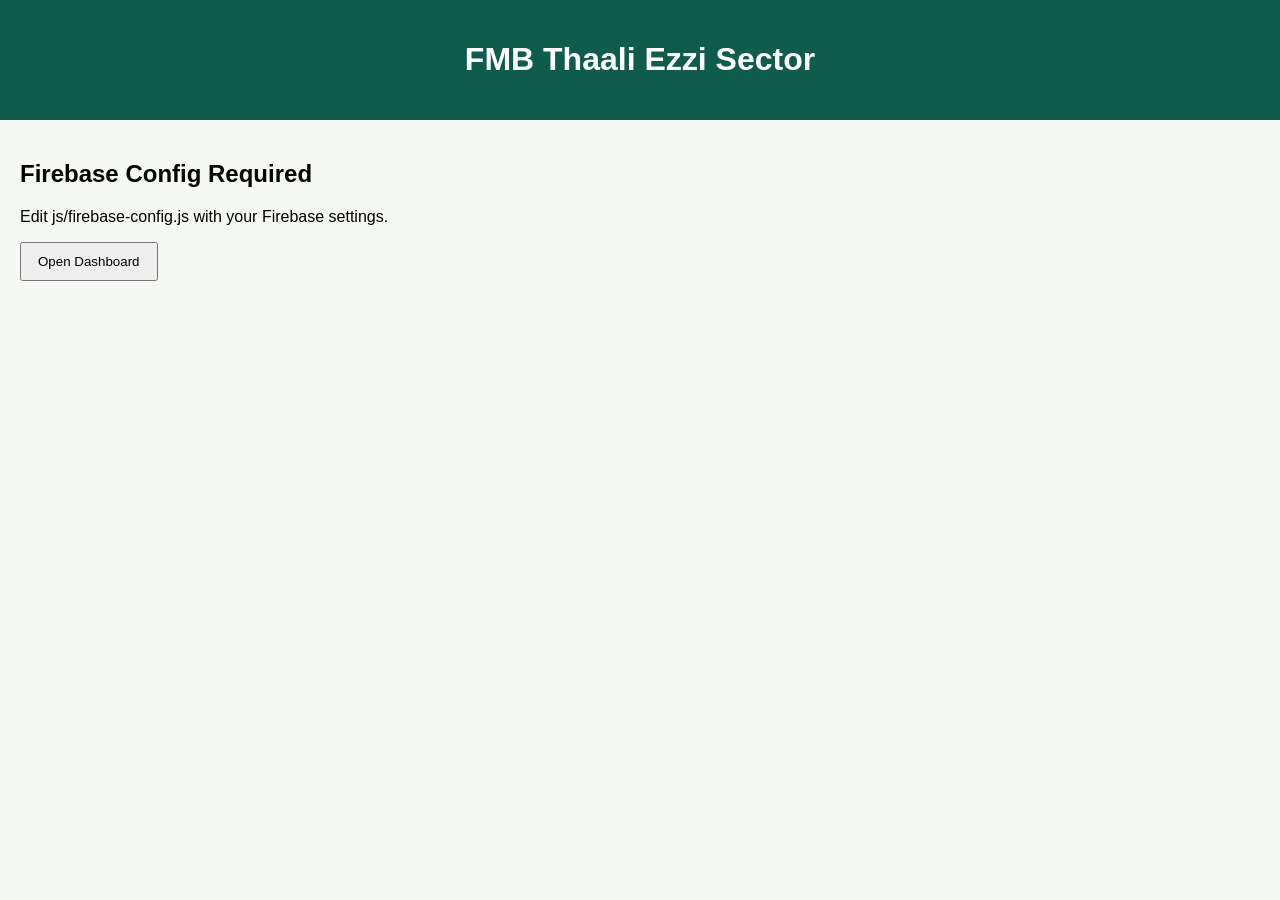
==== index.html @ a5ee1495 "first commit" ====
<!DOCTYPE html>
<html><head><meta charset="UTF-8"><title>FMB Thaali Ezzi</title>
<link rel="stylesheet" href="css/style.css"></head>
<body>
<div class="header"><h1>FMB Thaali Ezzi Sector</h1></div>
<div class="container">
<h2>Firebase Config Required</h2>
<p>Edit js/firebase-config.js with your Firebase settings.</p>
<button onclick="location.href='dashboard.html'">Open Dashboard</button>
</div>
</body></html>
---- css/style.css ----
body{font-family:Arial,sans-serif;background:#f6f8f4;margin:0}
.header{background:#0f5c4d;color:white;padding:20px;text-align:center}
.container{padding:20px}
button{padding:10px 16px}
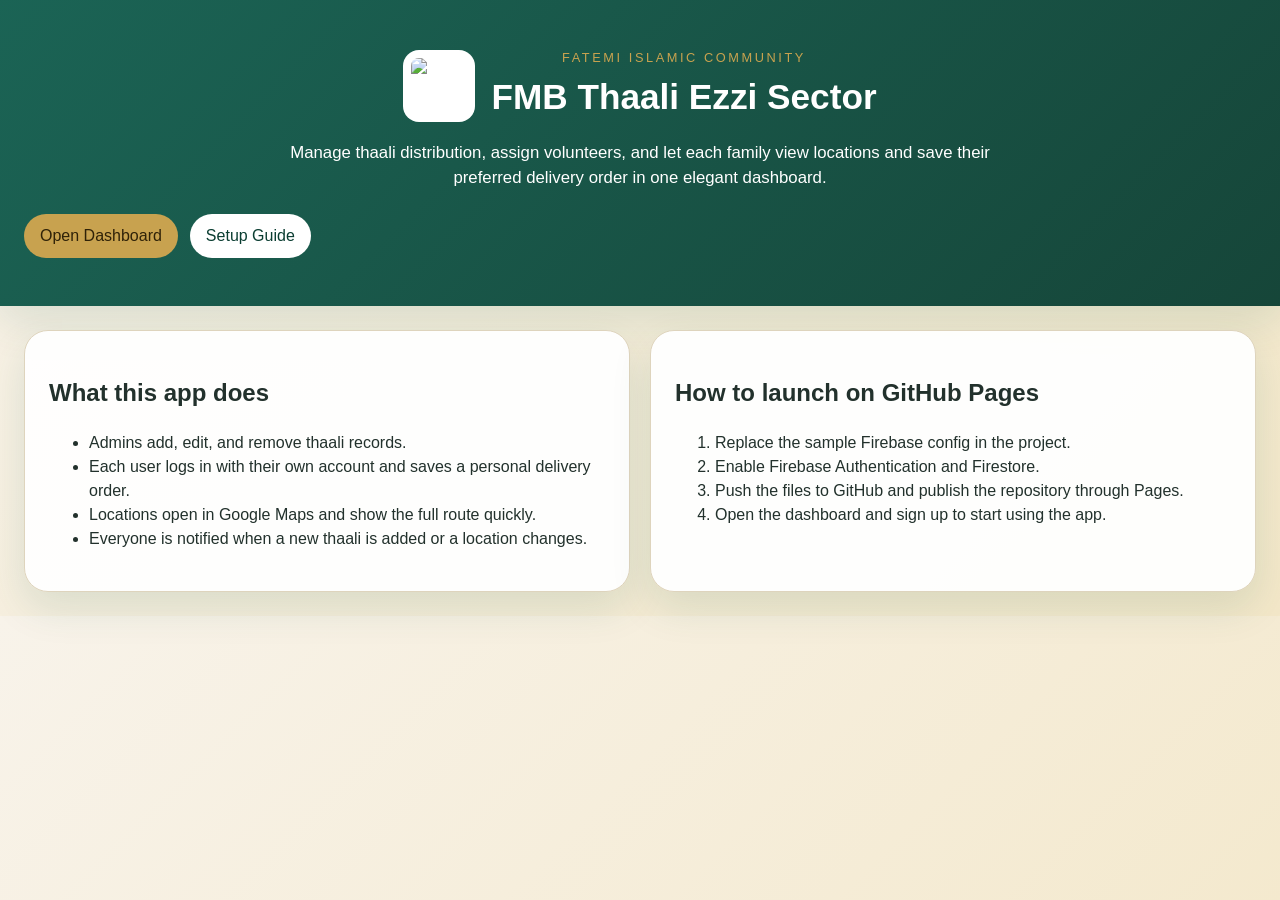
==== commit 9a126441: "Enhance README and HTML files; add app.js for Firebase integration and user management" ====
--- a/index.html
+++ b/index.html
@@ -1,11 +1,48 @@
 <!DOCTYPE html>
-<html><head><meta charset="UTF-8"><title>FMB Thaali Ezzi</title>
-<link rel="stylesheet" href="css/style.css"></head>
-<body>
-<div class="header"><h1>FMB Thaali Ezzi Sector</h1></div>
-<div class="container">
-<h2>Firebase Config Required</h2>
-<p>Edit js/firebase-config.js with your Firebase settings.</p>
-<button onclick="location.href='dashboard.html'">Open Dashboard</button>
-</div>
-</body></html>+<html lang="en">
+  <head>
+    <meta charset="UTF-8" />
+    <meta name="viewport" content="width=device-width, initial-scale=1.0" />
+    <title>FMB Thaali Ezzi Sector</title>
+    <link rel="stylesheet" href="css/style.css" />
+  </head>
+  <body class="landing-page">
+    <header class="hero">
+      <div class="hero__brand">
+        <img src="https://fmb.houstonjamaat.com/admin/images/logo.png" alt="FMB logo" />
+        <div>
+          <p class="eyebrow">Fatemi Islamic Community</p>
+          <h1>FMB Thaali Ezzi Sector</h1>
+        </div>
+      </div>
+      <p class="hero__text">
+        Manage thaali distribution, assign volunteers, and let each family view locations and save their preferred delivery order in one elegant dashboard.
+      </p>
+      <div class="hero__actions">
+        <a class="btn btn--primary" href="dashboard.html">Open Dashboard</a>
+        <a class="btn btn--secondary" href="README.txt">Setup Guide</a>
+      </div>
+    </header>
+
+    <main class="landing-grid">
+      <section class="card">
+        <h2>What this app does</h2>
+        <ul>
+          <li>Admins add, edit, and remove thaali records.</li>
+          <li>Each user logs in with their own account and saves a personal delivery order.</li>
+          <li>Locations open in Google Maps and show the full route quickly.</li>
+          <li>Everyone is notified when a new thaali is added or a location changes.</li>
+        </ul>
+      </section>
+      <section class="card">
+        <h2>How to launch on GitHub Pages</h2>
+        <ol>
+          <li>Replace the sample Firebase config in the project.</li>
+          <li>Enable Firebase Authentication and Firestore.</li>
+          <li>Push the files to GitHub and publish the repository through Pages.</li>
+          <li>Open the dashboard and sign up to start using the app.</li>
+        </ol>
+      </section>
+    </main>
+  </body>
+</html>
--- a/css/style.css
+++ b/css/style.css
@@ -1,5 +1,142 @@
 
-body{font-family:Arial,sans-serif;background:#f6f8f4;margin:0}
-.header{background:#0f5c4d;color:white;padding:20px;text-align:center}
-.container{padding:20px}
-button{padding:10px 16px}
+:root {
+  --green: #0f5c4d;
+  --green-dark: #0a3d31;
+  --gold: #c8a24f;
+  --cream: #f8f3ea;
+  --text: #22312c;
+  --muted: #64716d;
+  --border: #ded4bd;
+  --danger: #a33a3a;
+}
+
+* { box-sizing: border-box; }
+body {
+  margin: 0;
+  font-family: "Segoe UI", Arial, sans-serif;
+  color: var(--text);
+  background: linear-gradient(135deg, #f8f3ea 0%, #f3e7c8 100%);
+  line-height: 1.5;
+}
+img { max-width: 100%; display: block; }
+a { color: var(--green); }
+button, input, textarea { font: inherit; }
+
+.hero, .page-header, .card, .notice-banner {
+  box-shadow: 0 16px 40px rgba(15, 92, 77, 0.12);
+}
+
+.hero {
+  background: linear-gradient(135deg, rgba(15,92,77,0.95), rgba(10,61,49,0.95));
+  color: white;
+  padding: 48px 24px;
+  text-align: center;
+}
+.hero__brand, .page-header__brand {
+  display: flex;
+  align-items: center;
+  justify-content: center;
+  gap: 16px;
+  margin-bottom: 16px;
+}
+.hero img, .page-header img {
+  width: 72px;
+  height: 72px;
+  border-radius: 16px;
+  background: white;
+  padding: 8px;
+}
+.hero h1, .page-header h1 { margin: 0; font-size: clamp(1.6rem, 3vw, 2.2rem); }
+.hero__text { max-width: 740px; margin: 0 auto 24px; font-size: 1.05rem; }
+.eyebrow {
+  margin: 0 0 4px;
+  letter-spacing: 0.2em;
+  text-transform: uppercase;
+  font-size: 0.8rem;
+  color: var(--gold);
+}
+.btn {
+  border: none;
+  border-radius: 999px;
+  padding: 10px 16px;
+  cursor: pointer;
+  text-decoration: none;
+  display: inline-block;
+  transition: transform 0.2s ease, box-shadow 0.2s ease;
+}
+.btn:hover { transform: translateY(-1px); }
+.btn--primary { background: var(--gold); color: #2f2208; }
+.btn--secondary { background: white; color: var(--green-dark); }
+.hero__actions, .button-row { display: flex; gap: 12px; flex-wrap: wrap; }
+
+.landing-grid, .dashboard-grid, .auth-grid {
+  display: grid;
+  gap: 20px;
+  padding: 24px;
+}
+.landing-grid, .dashboard-grid { grid-template-columns: repeat(auto-fit, minmax(280px, 1fr)); }
+.auth-grid { grid-template-columns: repeat(auto-fit, minmax(260px, 1fr)); }
+.page-header {
+  background: rgba(255,255,255,0.86);
+  backdrop-filter: blur(12px);
+  padding: 20px 24px;
+  display: flex;
+  justify-content: space-between;
+  align-items: center;
+  position: sticky;
+  top: 0;
+  z-index: 5;
+}
+.card {
+  background: rgba(255,255,255,0.95);
+  border-radius: 24px;
+  padding: 24px;
+  border: 1px solid var(--border);
+}
+.auth-shell { margin: 24px; }
+.auth-shell__intro { margin-bottom: 20px; }
+.panel-form, .stacked-form { display: grid; gap: 12px; }
+label { display: grid; gap: 6px; font-weight: 600; }
+input, textarea {
+  padding: 10px 12px;
+  border-radius: 12px;
+  border: 1px solid var(--border);
+  background: #fffdf8;
+}
+.stats-card { display: flex; justify-content: space-between; gap: 16px; flex-wrap: wrap; margin: 24px; }
+.profile-card { padding-left: 12px; border-left: 2px solid var(--gold); }
+.notice-banner {
+  margin: 0 24px 16px;
+  padding: 14px 18px;
+  border-radius: 16px;
+  background: #fff3d2;
+  color: #705300;
+}
+.section-heading { display: flex; justify-content: space-between; align-items: center; gap: 12px; margin-bottom: 16px; }
+.list-stack { display: grid; gap: 12px; }
+.thaali-card, .order-row {
+  border: 1px solid var(--border);
+  border-radius: 16px;
+  padding: 14px;
+  background: #fffdf8;
+}
+.thaali-card__top { display: flex; justify-content: space-between; gap: 12px; align-items: center; }
+.badge {
+  background: rgba(15,92,77,0.12);
+  color: var(--green);
+  padding: 6px 10px;
+  border-radius: 999px;
+  font-size: 0.85rem;
+}
+.checkbox-row { display: flex; flex-wrap: wrap; gap: 12px; }
+.checkbox-row label { display: inline-flex; align-items: center; gap: 6px; font-weight: 500; }
+.muted { color: var(--muted); }
+.form-message { min-height: 1.2em; font-weight: 600; }
+.form-message.success { color: var(--green); }
+.form-message.error { color: var(--danger); }
+.hidden { display: none !important; }
+@media (max-width: 700px) {
+  .page-header { flex-direction: column; align-items: flex-start; }
+  .stats-card { flex-direction: column; }
+  .hero, .card, .auth-shell { padding: 20px; }
+}
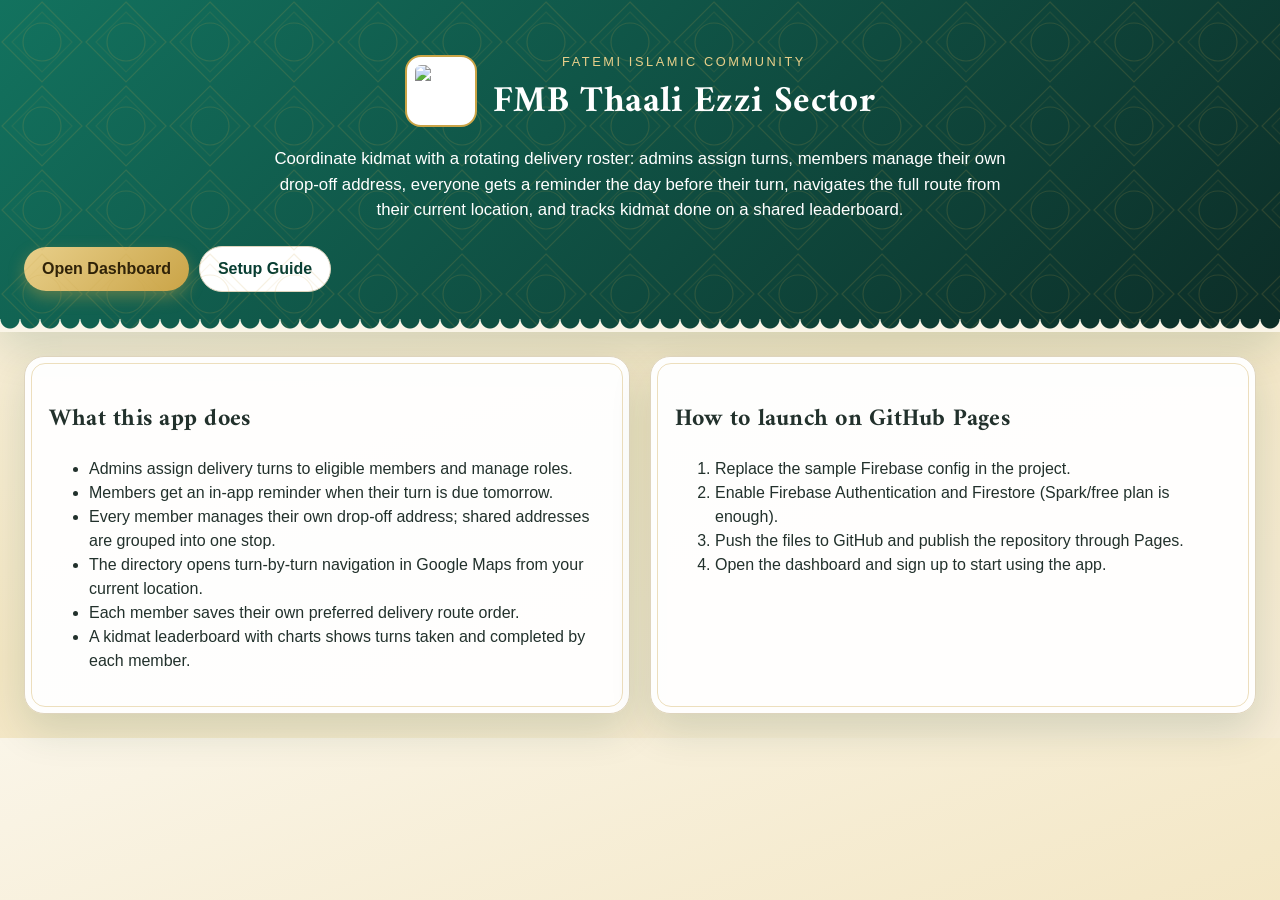
==== commit 49bcd3b5: "Enhance thaali management app: update UI, improve user experience, and refactor code for address han" ====
--- a/index.html
+++ b/index.html
@@ -4,6 +4,8 @@
     <meta charset="UTF-8" />
     <meta name="viewport" content="width=device-width, initial-scale=1.0" />
     <title>FMB Thaali Ezzi Sector</title>
+    <link rel="preconnect" href="https://fonts.googleapis.com" />
+    <link href="https://fonts.googleapis.com/css2?family=Amiri:wght@400;700&display=swap" rel="stylesheet" />
     <link rel="stylesheet" href="css/style.css" />
   </head>
   <body class="landing-page">
@@ -16,7 +18,7 @@
         </div>
       </div>
       <p class="hero__text">
-        Manage thaali distribution, assign volunteers, and let each family view locations and save their preferred delivery order in one elegant dashboard.
+        Coordinate kidmat with a rotating delivery roster: admins assign turns, members manage their own drop-off address, everyone gets a reminder the day before their turn, navigates the full route from their current location, and tracks kidmat done on a shared leaderboard.
       </p>
       <div class="hero__actions">
         <a class="btn btn--primary" href="dashboard.html">Open Dashboard</a>
@@ -28,17 +30,19 @@
       <section class="card">
         <h2>What this app does</h2>
         <ul>
-          <li>Admins add, edit, and remove thaali records.</li>
-          <li>Each user logs in with their own account and saves a personal delivery order.</li>
-          <li>Locations open in Google Maps and show the full route quickly.</li>
-          <li>Everyone is notified when a new thaali is added or a location changes.</li>
+          <li>Admins assign delivery turns to eligible members and manage roles.</li>
+          <li>Members get an in-app reminder when their turn is due tomorrow.</li>
+          <li>Every member manages their own drop-off address; shared addresses are grouped into one stop.</li>
+          <li>The directory opens turn-by-turn navigation in Google Maps from your current location.</li>
+          <li>Each member saves their own preferred delivery route order.</li>
+          <li>A kidmat leaderboard with charts shows turns taken and completed by each member.</li>
         </ul>
       </section>
       <section class="card">
         <h2>How to launch on GitHub Pages</h2>
         <ol>
           <li>Replace the sample Firebase config in the project.</li>
-          <li>Enable Firebase Authentication and Firestore.</li>
+          <li>Enable Firebase Authentication and Firestore (Spark/free plan is enough).</li>
           <li>Push the files to GitHub and publish the repository through Pages.</li>
           <li>Open the dashboard and sign up to start using the app.</li>
         </ol>
--- a/css/style.css
+++ b/css/style.css
@@ -1,13 +1,17 @@
 
 :root {
-  --green: #0f5c4d;
-  --green-dark: #0a3d31;
-  --gold: #c8a24f;
-  --cream: #f8f3ea;
+  --green: #0b6e5a;
+  --green-dark: #073d32;
+  --green-deepest: #052722;
+  --gold: #caa447;
+  --gold-light: #e8cf8a;
+  --maroon: #7a1f2b;
+  --cream: #faf5e8;
   --text: #22312c;
   --muted: #64716d;
   --border: #ded4bd;
   --danger: #a33a3a;
+  --success: #1f7a4d;
 }
 
 * { box-sizing: border-box; }
@@ -15,21 +19,57 @@
   margin: 0;
   font-family: "Segoe UI", Arial, sans-serif;
   color: var(--text);
-  background: linear-gradient(135deg, #f8f3ea 0%, #f3e7c8 100%);
+  background: linear-gradient(160deg, #faf5e8 0%, #f3e6c3 55%, #f6ecd6 100%);
   line-height: 1.5;
+}
+h1, h2, h3, .brand-font {
+  font-family: "Amiri", "Segoe UI", serif;
+  letter-spacing: 0.01em;
 }
 img { max-width: 100%; display: block; }
 a { color: var(--green); }
-button, input, textarea { font: inherit; }
+button, input, textarea, select { font: inherit; }
 
 .hero, .page-header, .card, .notice-banner {
-  box-shadow: 0 16px 40px rgba(15, 92, 77, 0.12);
-}
+  box-shadow: 0 16px 40px rgba(7, 61, 50, 0.14);
+}
+
+/* ---------- Ornamental Fatemi arabesque pattern ---------- */
+.hero, .page-header, .tab-bar {
+  position: relative;
+  background-repeat: repeat;
+}
+.hero::before, .page-header::before {
+  content: "";
+  position: absolute;
+  inset: 0;
+  pointer-events: none;
+  opacity: 0.16;
+  background-image: url("data:image/svg+xml,%3Csvg xmlns='http://www.w3.org/2000/svg' width='84' height='84'%3E%3Cg fill='none' stroke='%23caa447' stroke-width='1.2'%3E%3Cpath d='M42 2 L82 42 L42 82 L2 42 Z'/%3E%3Ccircle cx='42' cy='42' r='19'/%3E%3Cpath d='M42 12 L72 42 L42 72 L12 42 Z' opacity='0.6'/%3E%3C/g%3E%3C/svg%3E");
+}
+.card > .section-heading, .card > h2:first-child, .card > h3:first-child {
+  position: relative;
+}
+
+/* Scalloped / arch divider under hero and page header */
+.hero, .page-header { overflow: hidden; }
+.hero::after, .page-header::after {
+  content: "";
+  position: absolute;
+  left: 0;
+  right: 0;
+  bottom: -1px;
+  height: 14px;
+  background-image: radial-gradient(circle at 10px 0, transparent 9px, var(--cream) 10px);
+  background-size: 20px 14px;
+  background-repeat: repeat-x;
+}
+.page-header::after { background-image: radial-gradient(circle at 10px 0, transparent 9px, rgba(255,255,255,0.86) 10px); }
 
 .hero {
-  background: linear-gradient(135deg, rgba(15,92,77,0.95), rgba(10,61,49,0.95));
+  background: linear-gradient(135deg, rgba(11,110,90,0.97), rgba(5,39,34,0.97));
   color: white;
-  padding: 48px 24px;
+  padding: 52px 24px 40px;
   text-align: center;
 }
 .hero__brand, .page-header__brand {
@@ -38,6 +78,7 @@
   justify-content: center;
   gap: 16px;
   margin-bottom: 16px;
+  position: relative;
 }
 .hero img, .page-header img {
   width: 72px;
@@ -45,29 +86,39 @@
   border-radius: 16px;
   background: white;
   padding: 8px;
-}
-.hero h1, .page-header h1 { margin: 0; font-size: clamp(1.6rem, 3vw, 2.2rem); }
-.hero__text { max-width: 740px; margin: 0 auto 24px; font-size: 1.05rem; }
+  border: 2px solid var(--gold);
+}
+.hero h1, .page-header h1 { margin: 0; font-size: clamp(1.6rem, 3vw, 2.3rem); }
+.hero__text { max-width: 740px; margin: 0 auto 24px; font-size: 1.05rem; position: relative; }
 .eyebrow {
   margin: 0 0 4px;
   letter-spacing: 0.2em;
   text-transform: uppercase;
   font-size: 0.8rem;
-  color: var(--gold);
-}
+  color: var(--gold-light);
+}
+.card .eyebrow { color: var(--maroon); }
+
 .btn {
   border: none;
   border-radius: 999px;
-  padding: 10px 16px;
+  padding: 10px 18px;
   cursor: pointer;
   text-decoration: none;
   display: inline-block;
-  transition: transform 0.2s ease, box-shadow 0.2s ease;
-}
-.btn:hover { transform: translateY(-1px); }
-.btn--primary { background: var(--gold); color: #2f2208; }
-.btn--secondary { background: white; color: var(--green-dark); }
-.hero__actions, .button-row { display: flex; gap: 12px; flex-wrap: wrap; }
+  font-weight: 600;
+  transition: transform 0.2s ease, box-shadow 0.2s ease, filter 0.2s ease;
+}
+.btn:hover { transform: translateY(-1px); filter: brightness(1.05); }
+.btn--primary {
+  background: linear-gradient(135deg, var(--gold-light), var(--gold));
+  color: #2f2208;
+  box-shadow: 0 6px 16px rgba(202, 164, 71, 0.4);
+}
+.btn--secondary { background: white; color: var(--green-dark); border: 1px solid var(--border); }
+.btn--danger { background: var(--maroon); color: white; }
+.btn--small { padding: 6px 12px; font-size: 0.85rem; }
+.hero__actions, .button-row { display: flex; gap: 10px; flex-wrap: wrap; align-items: center; }
 
 .landing-grid, .dashboard-grid, .auth-grid {
   display: grid;
@@ -77,9 +128,9 @@
 .landing-grid, .dashboard-grid { grid-template-columns: repeat(auto-fit, minmax(280px, 1fr)); }
 .auth-grid { grid-template-columns: repeat(auto-fit, minmax(260px, 1fr)); }
 .page-header {
-  background: rgba(255,255,255,0.86);
+  background: rgba(255,255,255,0.9);
   backdrop-filter: blur(12px);
-  padding: 20px 24px;
+  padding: 18px 24px 24px;
   display: flex;
   justify-content: space-between;
   align-items: center;
@@ -88,46 +139,108 @@
   z-index: 5;
 }
 .card {
-  background: rgba(255,255,255,0.95);
-  border-radius: 24px;
+  background: rgba(255,255,255,0.96);
+  border-radius: 20px;
   padding: 24px;
   border: 1px solid var(--border);
+  position: relative;
+}
+.card::before {
+  content: "";
+  position: absolute;
+  inset: 6px;
+  border: 1px solid rgba(202, 164, 71, 0.35);
+  border-radius: 14px;
+  pointer-events: none;
 }
 .auth-shell { margin: 24px; }
 .auth-shell__intro { margin-bottom: 20px; }
 .panel-form, .stacked-form { display: grid; gap: 12px; }
 label { display: grid; gap: 6px; font-weight: 600; }
-input, textarea {
+input, textarea, select {
   padding: 10px 12px;
   border-radius: 12px;
   border: 1px solid var(--border);
   background: #fffdf8;
 }
+.field-grid { display: grid; gap: 12px; grid-template-columns: repeat(auto-fit, minmax(200px, 1fr)); }
 .stats-card { display: flex; justify-content: space-between; gap: 16px; flex-wrap: wrap; margin: 24px; }
 .profile-card { padding-left: 12px; border-left: 2px solid var(--gold); }
-.notice-banner {
+
+.notice-banner, .reminder-banner {
   margin: 0 24px 16px;
   padding: 14px 18px;
   border-radius: 16px;
-  background: #fff3d2;
-  color: #705300;
-}
-.section-heading { display: flex; justify-content: space-between; align-items: center; gap: 12px; margin-bottom: 16px; }
+}
+.notice-banner { background: #fff3d2; color: #705300; }
+.reminder-banner {
+  background: linear-gradient(120deg, rgba(122,31,43,0.1), rgba(202,164,71,0.18));
+  border: 1px solid rgba(122,31,43,0.35);
+  color: var(--maroon);
+  font-weight: 600;
+}
+
+/* ---------- Tab navigation ---------- */
+.tab-bar {
+  display: flex;
+  gap: 6px;
+  flex-wrap: wrap;
+  margin: 0 24px 20px;
+  padding: 10px;
+  background: rgba(11,110,90,0.08);
+  border-radius: 18px;
+  border: 1px solid var(--border);
+}
+.tab-btn {
+  border: none;
+  background: transparent;
+  padding: 9px 16px;
+  border-radius: 12px;
+  cursor: pointer;
+  font-weight: 600;
+  color: var(--green-dark);
+}
+.tab-btn:hover { background: rgba(11,110,90,0.12); }
+.tab-btn.active {
+  background: linear-gradient(135deg, var(--green), var(--green-dark));
+  color: white;
+  box-shadow: 0 6px 14px rgba(7,61,50,0.3);
+}
+.tab-panel { display: none; }
+.tab-panel.active { display: block; }
+
+.section-heading { display: flex; justify-content: space-between; align-items: center; gap: 12px; margin-bottom: 16px; flex-wrap: wrap; }
 .list-stack { display: grid; gap: 12px; }
-.thaali-card, .order-row {
-  border: 1px solid var(--border);
-  border-radius: 16px;
-  padding: 14px;
+.directory-card, .turn-card, .member-row, .order-row {
+  border: 1px solid var(--border);
+  border-radius: 16px;
+  padding: 14px 16px;
   background: #fffdf8;
 }
-.thaali-card__top { display: flex; justify-content: space-between; gap: 12px; align-items: center; }
+.directory-card__top, .thaali-card__top { display: flex; justify-content: space-between; gap: 12px; align-items: flex-start; flex-wrap: wrap; }
+.directory-card__names { display: flex; flex-wrap: wrap; gap: 6px; margin: 4px 0; }
+.name-chip {
+  background: rgba(11,110,90,0.1);
+  color: var(--green-dark);
+  padding: 3px 10px;
+  border-radius: 999px;
+  font-size: 0.85rem;
+  font-weight: 600;
+}
 .badge {
-  background: rgba(15,92,77,0.12);
+  background: rgba(11,110,90,0.12);
   color: var(--green);
   padding: 6px 10px;
   border-radius: 999px;
-  font-size: 0.85rem;
-}
+  font-size: 0.8rem;
+  font-weight: 700;
+  white-space: nowrap;
+}
+.badge--upcoming { background: rgba(202,164,71,0.2); color: #7a5c14; }
+.badge--completed { background: rgba(31,122,77,0.15); color: var(--success); }
+.badge--missed { background: rgba(163,58,58,0.15); color: var(--danger); }
+
+.order-row { display: flex; justify-content: space-between; align-items: center; gap: 12px; }
 .checkbox-row { display: flex; flex-wrap: wrap; gap: 12px; }
 .checkbox-row label { display: inline-flex; align-items: center; gap: 6px; font-weight: 500; }
 .muted { color: var(--muted); }
@@ -135,8 +248,27 @@
 .form-message.success { color: var(--green); }
 .form-message.error { color: var(--danger); }
 .hidden { display: none !important; }
+
+/* ---------- Leaderboard ---------- */
+.chart-wrap {
+  background: #fffdf8;
+  border: 1px solid var(--border);
+  border-radius: 16px;
+  padding: 16px;
+  margin-bottom: 16px;
+}
+.leaderboard-table { width: 100%; border-collapse: collapse; }
+.leaderboard-table th, .leaderboard-table td {
+  text-align: left;
+  padding: 10px 8px;
+  border-bottom: 1px solid var(--border);
+}
+.leaderboard-table th { color: var(--muted); font-size: 0.8rem; text-transform: uppercase; letter-spacing: 0.06em; }
+.rank-medal { font-weight: 700; color: var(--gold); }
+
 @media (max-width: 700px) {
   .page-header { flex-direction: column; align-items: flex-start; }
   .stats-card { flex-direction: column; }
   .hero, .card, .auth-shell { padding: 20px; }
-}
+  .tab-bar, .notice-banner, .reminder-banner, .stats-card, .auth-shell { margin-left: 12px; margin-right: 12px; }
+}
